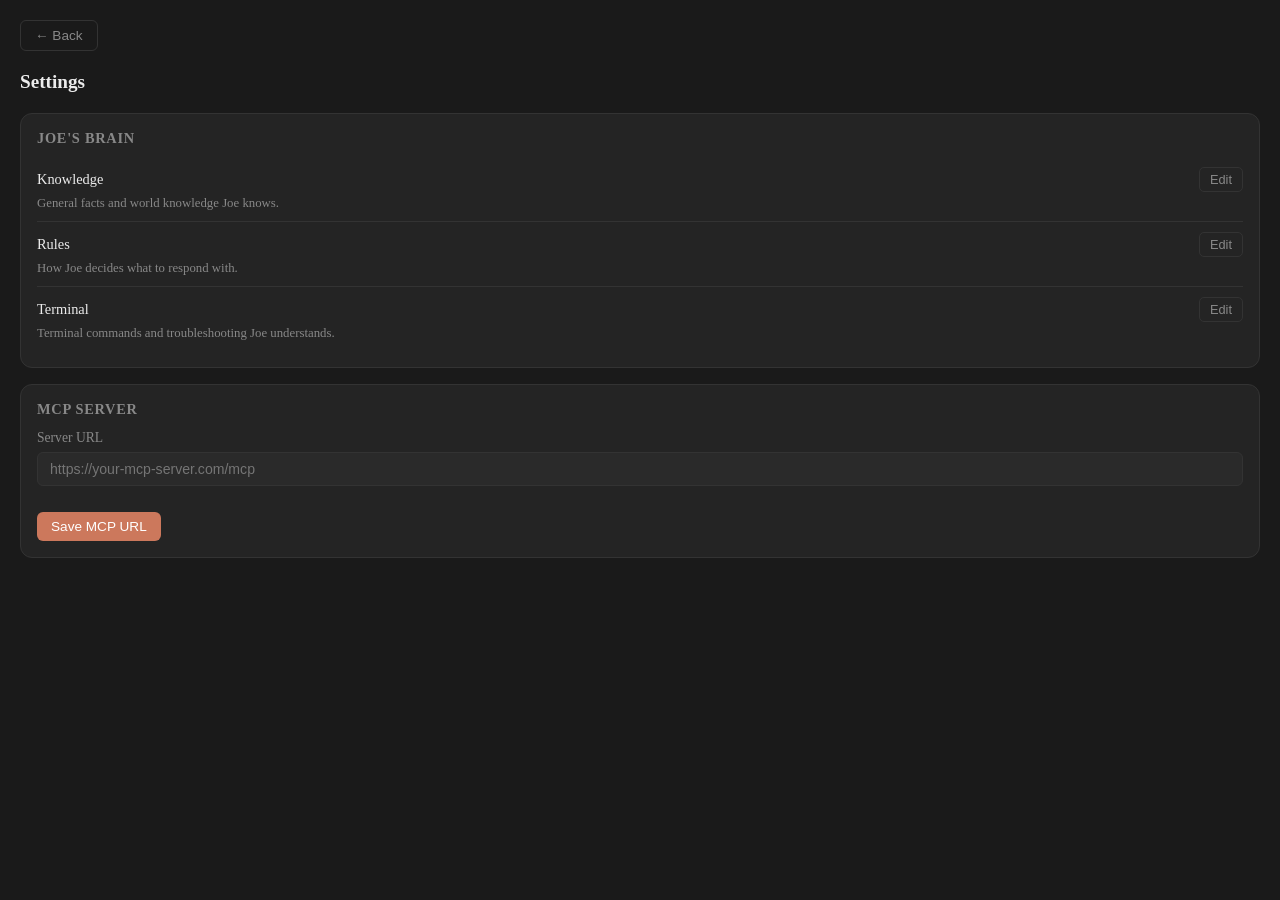
==== settings.html @ 25f89b19 "initial commit" ====
<!DOCTYPE html>
<html lang="en">
<head>
  <meta charset="UTF-8" />
  <meta name="viewport" content="width=device-width, initial-scale=1.0" />
  <title>Settings – Monkey Joe</title>
  <link rel="stylesheet" href="style.css" />
  <style>
    body { display: block; overflow: auto; padding: 20px; }
    .back-btn {
      background: none; border: 1px solid var(--border);
      color: var(--text-muted); padding: 7px 14px;
      border-radius: 6px; cursor: pointer; font-size: 0.85rem;
      margin-bottom: 20px;
    }
    h1 { font-size: 1.2rem; margin-bottom: 20px; }
    .section {
      background: var(--surface);
      border: 1px solid var(--border);
      border-radius: var(--radius);
      padding: 16px;
      margin-bottom: 16px;
    }
    .section h2 {
      font-size: 0.9rem;
      color: var(--text-muted);
      margin-bottom: 10px;
      text-transform: uppercase;
      letter-spacing: 0.05em;
    }
    .brain-part {
      padding: 10px 0;
      border-bottom: 1px solid var(--border);
    }
    .brain-part:last-child { border-bottom: none; }
    .brain-part-header {
      display: flex;
      justify-content: space-between;
      align-items: center;
    }
    .brain-part-name { font-size: 0.9rem; }
    .brain-part-summary { font-size: 0.8rem; color: var(--text-muted); margin-top: 4px; }
    .edit-btn {
      background: none; border: 1px solid var(--border);
      color: var(--text-muted); padding: 4px 10px;
      border-radius: 5px; cursor: pointer; font-size: 0.8rem;
    }
    .edit-btn:hover { border-color: var(--accent); color: var(--accent); }
    .edit-area {
      display: none;
      margin-top: 10px;
    }
    .edit-area textarea {
      width: 100%;
      background: var(--input-bg);
      border: 1px solid var(--border);
      border-radius: 6px;
      color: var(--text);
      padding: 10px;
      font-family: monospace;
      font-size: 0.82rem;
      resize: vertical;
      min-height: 160px;
    }
    .edit-area textarea:focus { outline: none; border-color: var(--accent); }
    .save-btn {
      margin-top: 8px;
      background: var(--accent);
      color: white;
      border: none;
      padding: 7px 14px;
      border-radius: 6px;
      cursor: pointer;
      font-size: 0.85rem;
    }
    .mcp-input {
      width: 100%;
      background: var(--input-bg);
      border: 1px solid var(--border);
      border-radius: 6px;
      color: var(--text);
      padding: 8px 12px;
      font-size: 0.88rem;
      margin-top: 6px;
    }
    .mcp-input:focus { outline: none; border-color: var(--accent); }
    label { font-size: 0.85rem; color: var(--text-muted); }
  </style>
</head>
<body>
  <button class="back-btn" onclick="location.href='index.html'">← Back</button>
  <h1>Settings</h1>

  <!-- Brain sections -->
  <div class="section">
    <h2>Joe's Brain</h2>
    <div id="brain-parts"></div>
  </div>

  <!-- MCP -->
  <div class="section">
    <h2>MCP Server</h2>
    <label for="mcp-url">Server URL</label>
    <input class="mcp-input" type="text" id="mcp-url" placeholder="https://your-mcp-server.com/mcp" />
    <br/><br/>
    <button class="save-btn" id="mcp-save">Save MCP URL</button>
  </div>

  <script src="js/storage.js"></script>
  <script src="js/brain.js"></script>
  <script>
    // Render brain parts
    const brainKeys = ['knowledge', 'rules', 'terminal'];
    const summaries = {
      knowledge: 'General facts and world knowledge Joe knows.',
      rules: 'How Joe decides what to respond with.',
      terminal: 'Terminal commands and troubleshooting Joe understands.'
    };
    const container = document.getElementById('brain-parts');
    brainKeys.forEach(key => {
      const data = Storage.getBrain(key);
      const div = document.createElement('div');
      div.className = 'brain-part';
      div.innerHTML = `
        <div class="brain-part-header">
          <span class="brain-part-name">${key.charAt(0).toUpperCase() + key.slice(1)}</span>
          <button class="edit-btn" data-key="${key}">Edit</button>
        </div>
        <div class="brain-part-summary">${summaries[key]}</div>
        <div class="edit-area" id="edit-${key}">
          <textarea id="ta-${key}">${JSON.stringify(data, null, 2)}</textarea>
          <button class="save-btn" data-save="${key}">Save</button>
        </div>
      `;
      container.appendChild(div);
    });

    document.querySelectorAll('.edit-btn').forEach(btn => {
      btn.addEventListener('click', () => {
        const key = btn.dataset.key;
        const area = document.getElementById('edit-' + key);
        area.style.display = area.style.display === 'block' ? 'none' : 'block';
        btn.textContent = area.style.display === 'block' ? 'Close' : 'Edit';
      });
    });

    document.querySelectorAll('[data-save]').forEach(btn => {
      btn.addEventListener('click', () => {
        const key = btn.dataset.save;
        try {
          const val = JSON.parse(document.getElementById('ta-' + key).value);
          Storage.setBrain(key, val);
          btn.textContent = 'Saved ✓';
          setTimeout(() => btn.textContent = 'Save', 1500);
        } catch(e) {
          alert('Invalid JSON: ' + e.message);
        }
      });
    });

    // MCP
    const mcpInput = document.getElementById('mcp-url');
    mcpInput.value = localStorage.getItem('mj_mcp_url') || '';
    document.getElementById('mcp-save').addEventListener('click', () => {
      localStorage.setItem('mj_mcp_url', mcpInput.value.trim());
      document.getElementById('mcp-save').textContent = 'Saved ✓';
      setTimeout(() => document.getElementById('mcp-save').textContent = 'Save MCP URL', 1500);
    });
  </script>
</body>
</html>
---- style.css ----
:root {
  --bg: #1a1a1a;
  --sidebar-bg: #111111;
  --surface: #242424;
  --border: #333;
  --text: #ececec;
  --text-muted: #888;
  --accent: #cc785c;
  --accent-light: #e8956d;
  --user-bubble: #2c2c2c;
  --joe-bubble: #1e1e1e;
  --input-bg: #2a2a2a;
  --radius: 12px;
  --sidebar-w: 240px;
}

* { box-sizing: border-box; margin: 0; padding: 0; }

body {
  font-family: 'Georgia', serif;
  background: var(--bg);
  color: var(--text);
  display: flex;
  height: 100vh;
  overflow: hidden;
}

/* Sidebar */
#sidebar {
  width: var(--sidebar-w);
  background: var(--sidebar-bg);
  display: flex;
  flex-direction: column;
  border-right: 1px solid var(--border);
  transition: transform 0.2s;
}
#sidebar.hidden { transform: translateX(calc(-1 * var(--sidebar-w))); }

#sidebar-header {
  display: flex;
  align-items: center;
  justify-content: space-between;
  padding: 16px 12px;
  border-bottom: 1px solid var(--border);
}
.logo { font-size: 1rem; font-weight: bold; }

#new-chat-btn {
  background: var(--accent);
  color: white;
  border: none;
  border-radius: 6px;
  width: 28px; height: 28px;
  font-size: 1.2rem;
  cursor: pointer;
  line-height: 1;
}

#chat-list {
  flex: 1;
  overflow-y: auto;
  padding: 8px 0;
}
.chat-item {
  padding: 10px 14px;
  cursor: pointer;
  font-size: 0.85rem;
  color: var(--text-muted);
  white-space: nowrap;
  overflow: hidden;
  text-overflow: ellipsis;
  border-radius: 6px;
  margin: 2px 6px;
}
.chat-item:hover, .chat-item.active {
  background: var(--surface);
  color: var(--text);
}

#sidebar-footer {
  padding: 12px;
  border-top: 1px solid var(--border);
}
#settings-btn {
  width: 100%;
  background: none;
  border: 1px solid var(--border);
  color: var(--text-muted);
  padding: 8px;
  border-radius: 6px;
  cursor: pointer;
  font-size: 0.85rem;
}
#settings-btn:hover { color: var(--text); border-color: var(--accent); }

/* Main */
#main {
  flex: 1;
  display: flex;
  flex-direction: column;
  overflow: hidden;
}

#topbar {
  display: flex;
  align-items: center;
  gap: 12px;
  padding: 12px 16px;
  border-bottom: 1px solid var(--border);
  background: var(--bg);
}
#sidebar-toggle {
  background: none;
  border: none;
  color: var(--text-muted);
  font-size: 1.2rem;
  cursor: pointer;
}
#chat-title {
  font-size: 0.9rem;
  color: var(--text-muted);
}

/* Messages */
#messages {
  flex: 1;
  overflow-y: auto;
  padding: 20px 16px;
  display: flex;
  flex-direction: column;
  gap: 16px;
}

.message {
  display: flex;
  gap: 10px;
  max-width: 720px;
  width: 100%;
}
.message.user { align-self: flex-end; flex-direction: row-reverse; }
.message.joe  { align-self: flex-start; }

.avatar {
  width: 32px; height: 32px;
  border-radius: 50%;
  display: flex; align-items: center; justify-content: center;
  font-size: 1rem;
  flex-shrink: 0;
}
.message.user .avatar { background: var(--accent); }
.message.joe  .avatar { background: var(--surface); }

.bubble {
  padding: 10px 14px;
  border-radius: var(--radius);
  font-size: 0.92rem;
  line-height: 1.6;
  max-width: calc(100% - 50px);
}
.message.user .bubble { background: var(--user-bubble); border-radius: var(--radius) 4px var(--radius) var(--radius); }
.message.joe  .bubble { background: var(--joe-bubble); border: 1px solid var(--border); border-radius: 4px var(--radius) var(--radius) var(--radius); }

.bubble pre {
  background: #111;
  padding: 10px;
  border-radius: 6px;
  overflow-x: auto;
  font-size: 0.82rem;
  margin-top: 8px;
}
.bubble code { font-family: monospace; }

/* Input area */
#input-area {
  display: flex;
  align-items: flex-end;
  gap: 8px;
  padding: 12px 16px;
  border-top: 1px solid var(--border);
  background: var(--bg);
}

#user-input {
  flex: 1;
  background: var(--input-bg);
  border: 1px solid var(--border);
  border-radius: var(--radius);
  color: var(--text);
  padding: 10px 14px;
  font-size: 0.92rem;
  font-family: inherit;
  resize: none;
  max-height: 120px;
  overflow-y: auto;
  line-height: 1.5;
}
#user-input:focus { outline: none; border-color: var(--accent); }

#send-btn, #attach-photo-btn, #draw-btn {
  background: none;
  border: none;
  color: var(--text-muted);
  font-size: 1.3rem;
  cursor: pointer;
  padding: 6px;
  border-radius: 6px;
  transition: color 0.15s;
}
#send-btn { color: var(--accent); font-size: 1.4rem; }
#send-btn:hover { color: var(--accent-light); }
#attach-photo-btn:hover, #draw-btn:hover { color: var(--text); }

/* Modals */
.modal {
  position: fixed; inset: 0;
  background: rgba(0,0,0,0.6);
  display: flex; align-items: center; justify-content: center;
  z-index: 100;
}
.modal.hidden { display: none; }

.modal-box {
  background: var(--surface);
  border: 1px solid var(--border);
  border-radius: var(--radius);
  padding: 20px;
  max-width: 360px;
  width: 90%;
  display: flex;
  flex-direction: column;
  gap: 12px;
}
.modal-box p { font-size: 0.9rem; color: var(--text-muted); }
.modal-box strong { color: var(--text); font-size: 0.95rem; }

.modal-actions {
  display: flex;
  gap: 8px;
  justify-content: flex-end;
}
.modal-actions button {
  padding: 7px 14px;
  border-radius: 6px;
  border: none;
  cursor: pointer;
  font-size: 0.85rem;
}
#search-allow, #draw-submit, #photo-submit {
  background: var(--accent);
  color: white;
}
#search-deny, #draw-cancel, #photo-cancel {
  background: var(--surface);
  color: var(--text-muted);
  border: 1px solid var(--border);
}
#draw-clear, #photo-clear {
  background: none;
  color: var(--text-muted);
  border: 1px solid var(--border);
}

canvas {
  border: 1px solid var(--border);
  border-radius: 6px;
  background: #1a1a1a;
  touch-action: none;
  cursor: crosshair;
  display: block;
  width: 100%;
}

textarea#photo-desc {
  background: var(--input-bg);
  border: 1px solid var(--border);
  border-radius: 6px;
  color: var(--text);
  padding: 8px;
  font-family: inherit;
  font-size: 0.85rem;
  resize: none;
}
textarea#photo-desc:focus { outline: none; border-color: var(--accent); }

/* Scrollbars */
::-webkit-scrollbar { width: 4px; }
::-webkit-scrollbar-track { background: transparent; }
::-webkit-scrollbar-thumb { background: var(--border); border-radius: 4px; }

/* Typing indicator */
.typing span {
  display: inline-block;
  width: 6px; height: 6px;
  background: var(--text-muted);
  border-radius: 50%;
  animation: blink 1.2s infinite;
  margin: 0 2px;
}
.typing span:nth-child(2) { animation-delay: 0.2s; }
.typing span:nth-child(3) { animation-delay: 0.4s; }
@keyframes blink {
  0%, 80%, 100% { opacity: 0.2; }
  40% { opacity: 1; }
}
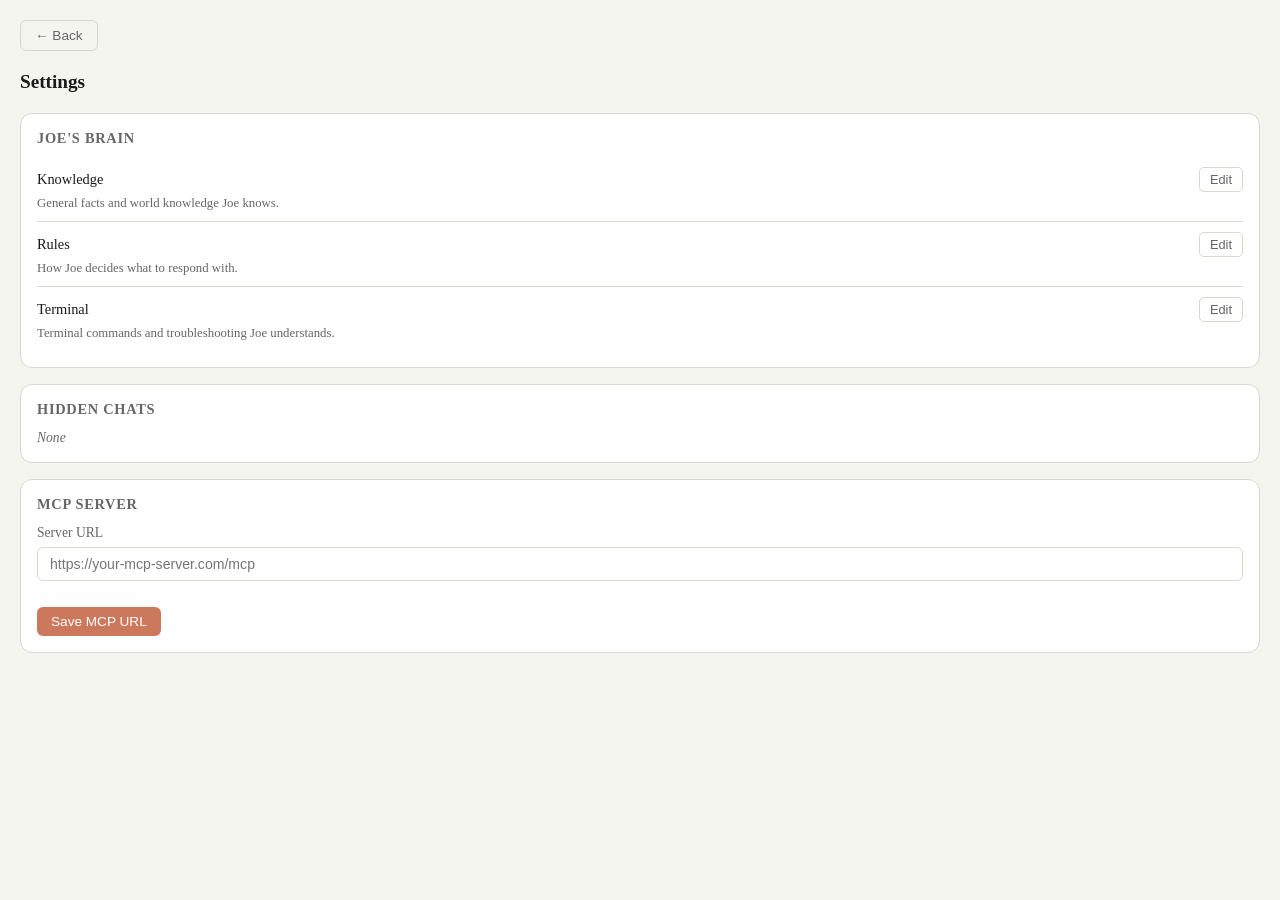
==== commit 44ac0d6d: "projects, hidden chats in settings" ====
--- a/settings.html
+++ b/settings.html
@@ -97,6 +97,12 @@
     <div id="brain-parts"></div>
   </div>
 
+  <!-- Hidden Chats -->
+  <div class="section">
+    <h2>Hidden Chats</h2>
+    <div id="hidden-chats-list"><em style="color:var(--text-muted);font-size:0.85rem">None</em></div>
+  </div>
+
   <!-- MCP -->
   <div class="section">
     <h2>MCP Server</h2>
@@ -158,6 +164,25 @@
       });
     });
 
+    // Hidden chats
+    const hiddenList = document.getElementById("hidden-chats-list");
+    const hidden = Chat.getHiddenChats();
+    if (hidden.length) {
+      hiddenList.innerHTML = "";
+      hidden.forEach(c => {
+        const row = document.createElement("div");
+        row.style.cssText = "display:flex;justify-content:space-between;align-items:center;padding:8px 0;border-bottom:1px solid var(--border)";
+        row.innerHTML = `<span style="font-size:0.88rem">${c.title}</span><button class="edit-btn" data-id="${c.id}">Restore</button>`;
+        row.querySelector("button").addEventListener("click", () => {
+          Chat.restoreChat(c.id);
+          row.remove();
+          if (!document.querySelectorAll("#hidden-chats-list [data-id]").length)
+            hiddenList.innerHTML = "<em style=\"color:var(--text-muted);font-size:0.85rem\">None</em>";
+        });
+        hiddenList.appendChild(row);
+      });
+    }
+
     // MCP
     const mcpInput = document.getElementById('mcp-url');
     mcpInput.value = localStorage.getItem('mj_mcp_url') || '';
--- a/style.css
+++ b/style.css
@@ -1,15 +1,15 @@
 :root {
-  --bg: #1a1a1a;
-  --sidebar-bg: #111111;
-  --surface: #242424;
-  --border: #333;
-  --text: #ececec;
-  --text-muted: #888;
+  --bg: #f5f5f0;
+  --sidebar-bg: #ebebе6;
+  --surface: #ffffff;
+  --border: #d8d8d0;
+  --text: #1a1a1a;
+  --text-muted: #666;
   --accent: #cc785c;
   --accent-light: #e8956d;
-  --user-bubble: #2c2c2c;
-  --joe-bubble: #1e1e1e;
-  --input-bg: #2a2a2a;
+  --user-bubble: #e8e8e2;
+  --joe-bubble: #ffffff;
+  --input-bg: #ffffff;
   --radius: 12px;
   --sidebar-w: 240px;
 }
@@ -22,6 +22,7 @@
   color: var(--text);
   display: flex;
   height: 100vh;
+  height: 100dvh;
   overflow: hidden;
 }
 
@@ -33,6 +34,8 @@
   flex-direction: column;
   border-right: 1px solid var(--border);
   transition: transform 0.2s;
+  height: 100%;
+  min-height: 0;
 }
 #sidebar.hidden { transform: translateX(calc(-1 * var(--sidebar-w))); }
 
@@ -66,16 +69,54 @@
   cursor: pointer;
   font-size: 0.85rem;
   color: var(--text-muted);
+  border-radius: 6px;
+  margin: 2px 6px;
+  display: flex;
+  align-items: center;
+  justify-content: space-between;
+  position: relative;
+}
+.chat-item-title {
   white-space: nowrap;
   overflow: hidden;
   text-overflow: ellipsis;
-  border-radius: 6px;
-  margin: 2px 6px;
+  flex: 1;
 }
 .chat-item:hover, .chat-item.active {
   background: var(--surface);
   color: var(--text);
 }
+.chat-menu-btn {
+  background: none;
+  border: none;
+  color: var(--text-muted);
+  font-size: 1rem;
+  cursor: pointer;
+  padding: 0 2px;
+  opacity: 0;
+  flex-shrink: 0;
+}
+.chat-item:hover .chat-menu-btn { opacity: 1; }
+
+.chat-menu-dropdown {
+  position: absolute;
+  right: 8px;
+  top: 100%;
+  background: var(--surface);
+  border: 1px solid var(--border);
+  border-radius: 8px;
+  box-shadow: 0 4px 16px rgba(0,0,0,0.12);
+  z-index: 200;
+  min-width: 140px;
+  overflow: hidden;
+}
+.menu-item {
+  padding: 9px 14px;
+  font-size: 0.85rem;
+  cursor: pointer;
+  color: var(--text);
+}
+.menu-item:hover { background: var(--bg); }
 
 #sidebar-footer {
   padding: 12px;
@@ -99,6 +140,8 @@
   display: flex;
   flex-direction: column;
   overflow: hidden;
+  height: 100%;
+  min-height: 0;
 }
 
 #topbar {
@@ -263,7 +306,7 @@
 canvas {
   border: 1px solid var(--border);
   border-radius: 6px;
-  background: #1a1a1a;
+  background: #f0f0f0;
   touch-action: none;
   cursor: crosshair;
   display: block;
@@ -302,3 +345,59 @@
   0%, 80%, 100% { opacity: 0.2; }
   40% { opacity: 1; }
 }
+
+/* Projects */
+.new-project-btn {
+  width: calc(100% - 12px);
+  margin: 6px 6px 2px;
+  background: none;
+  border: 1px dashed var(--border);
+  color: var(--text-muted);
+  padding: 7px 10px;
+  border-radius: 6px;
+  cursor: pointer;
+  font-size: 0.8rem;
+  text-align: left;
+}
+.new-project-btn:hover { border-color: var(--accent); color: var(--accent); }
+
+.project-wrap { margin: 2px 0; }
+
+.project-header {
+  display: flex;
+  align-items: center;
+  gap: 6px;
+  padding: 8px 14px 8px 10px;
+  cursor: pointer;
+  border-radius: 6px;
+  margin: 0 6px;
+  font-size: 0.85rem;
+  font-weight: 600;
+  color: var(--text);
+}
+.project-header:hover { background: var(--surface); }
+.project-arrow { font-size: 0.65rem; color: var(--text-muted); flex-shrink: 0; }
+.project-name { flex: 1; white-space: nowrap; overflow: hidden; text-overflow: ellipsis; }
+
+.project-new-chat-btn {
+  display: block;
+  margin: 1px 6px 1px 26px;
+  background: none;
+  border: none;
+  color: var(--text-muted);
+  font-size: 0.8rem;
+  padding: 5px 10px;
+  border-radius: 5px;
+  cursor: pointer;
+  text-align: left;
+  width: calc(100% - 32px);
+}
+.project-new-chat-btn:hover { background: var(--surface); color: var(--accent); }
+
+.chat-item.in-project { margin-left: 20px; width: calc(100% - 26px); }
+
+.sidebar-divider {
+  height: 1px;
+  background: var(--border);
+  margin: 6px 12px;
+}
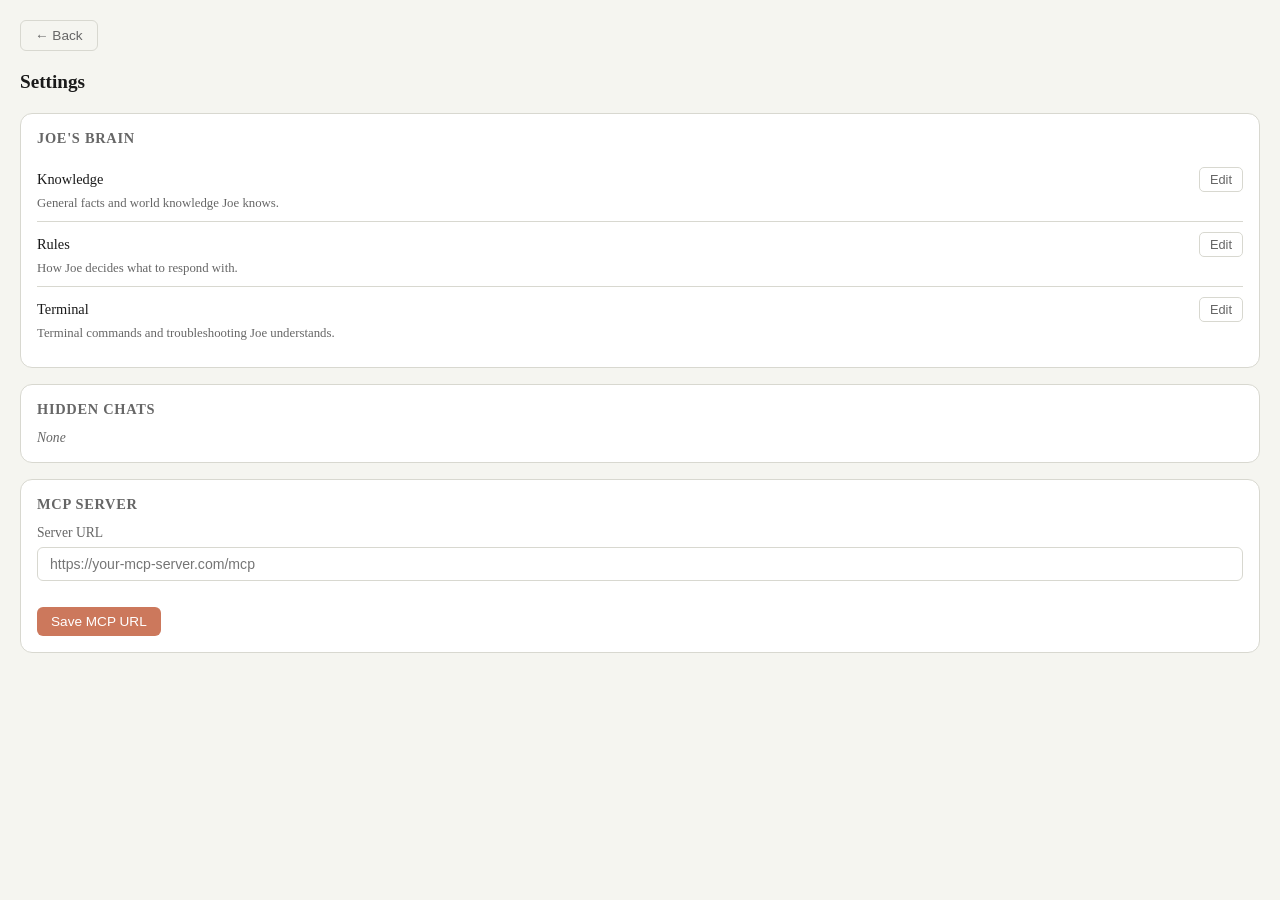
==== commit 7a3ad0cf: "Backside-first storage, localStorage fallback" ====
--- a/settings.html
+++ b/settings.html
@@ -112,7 +112,9 @@
     <button class="save-btn" id="mcp-save">Save MCP URL</button>
   </div>
 
+  <script src="../config.js"></script>
   <script src="js/storage.js"></script>
+  <script src="js/backside.js"></script>
   <script src="js/brain.js"></script>
   <script>
     // Render brain parts
@@ -185,9 +187,9 @@
 
     // MCP
     const mcpInput = document.getElementById('mcp-url');
-    mcpInput.value = localStorage.getItem('mj_mcp_url') || '';
+    mcpInput.value = Storage.getMcpUrl();
     document.getElementById('mcp-save').addEventListener('click', () => {
-      localStorage.setItem('mj_mcp_url', mcpInput.value.trim());
+      Storage.setMcpUrl(mcpInput.value.trim());
       document.getElementById('mcp-save').textContent = 'Saved ✓';
       setTimeout(() => document.getElementById('mcp-save').textContent = 'Save MCP URL', 1500);
     });
--- a/style.css
+++ b/style.css
@@ -1,3 +1,5 @@
+html, body { height: 100%; }
+
 :root {
   --bg: #f5f5f0;
   --sidebar-bg: #ebebе6;
@@ -21,8 +23,7 @@
   background: var(--bg);
   color: var(--text);
   display: flex;
-  height: 100vh;
-  height: 100dvh;
+  height: 100%;
   overflow: hidden;
 }
 
@@ -401,3 +402,91 @@
   background: var(--border);
   margin: 6px 12px;
 }
+
+/* File cards */
+.file-card {
+  display: flex;
+  align-items: center;
+  gap: 12px;
+  background: var(--bg);
+  border: 1px solid var(--border);
+  border-radius: 10px;
+  padding: 10px 14px;
+  margin-top: 4px;
+  min-width: 220px;
+}
+.file-card-icon { font-size: 1.6rem; }
+.file-card-info { display: flex; flex-direction: column; gap: 6px; }
+.file-card-name { font-size: 0.88rem; font-weight: 600; color: var(--text); }
+.file-card-actions { display: flex; gap: 6px; }
+.file-btn {
+  background: var(--surface);
+  border: 1px solid var(--border);
+  color: var(--text);
+  padding: 5px 10px;
+  border-radius: 6px;
+  cursor: pointer;
+  font-size: 0.78rem;
+}
+.file-btn:hover { border-color: var(--accent); color: var(--accent); }
+.file-btn-dl { background: var(--accent); color: white; border-color: var(--accent); }
+.file-btn-dl:hover { background: var(--accent-light); color: white; }
+
+/* File viewer */
+.viewer-box {
+  max-width: 90vw;
+  width: 90vw;
+  height: 85vh;
+  max-height: 85vh;
+  display: flex;
+  flex-direction: column;
+  gap: 0;
+  padding: 0;
+  overflow: hidden;
+}
+.viewer-header {
+  display: flex;
+  align-items: center;
+  justify-content: space-between;
+  padding: 12px 16px;
+  border-bottom: 1px solid var(--border);
+  font-size: 0.9rem;
+  font-weight: 600;
+  flex-shrink: 0;
+}
+.viewer-body {
+  flex: 1;
+  overflow: auto;
+  padding: 16px;
+  background: var(--bg);
+}
+
+/* Joeing indicator */
+.typing-joe {
+  display: flex;
+  align-items: center;
+  gap: 8px;
+  padding: 10px 14px;
+}
+.typing-emoji {
+  font-size: 1.3rem;
+  transition: opacity 0.15s;
+}
+.typing-label {
+  font-size: 0.85rem;
+  color: var(--text-muted);
+  font-style: italic;
+}
+
+#logout-btn {
+  width: 100%;
+  background: none;
+  border: 1px solid var(--border);
+  color: var(--text-muted);
+  padding: 8px;
+  border-radius: 6px;
+  cursor: pointer;
+  font-size: 0.85rem;
+  margin-top: 6px;
+}
+#logout-btn:hover { color: #c0392b; border-color: #c0392b; }
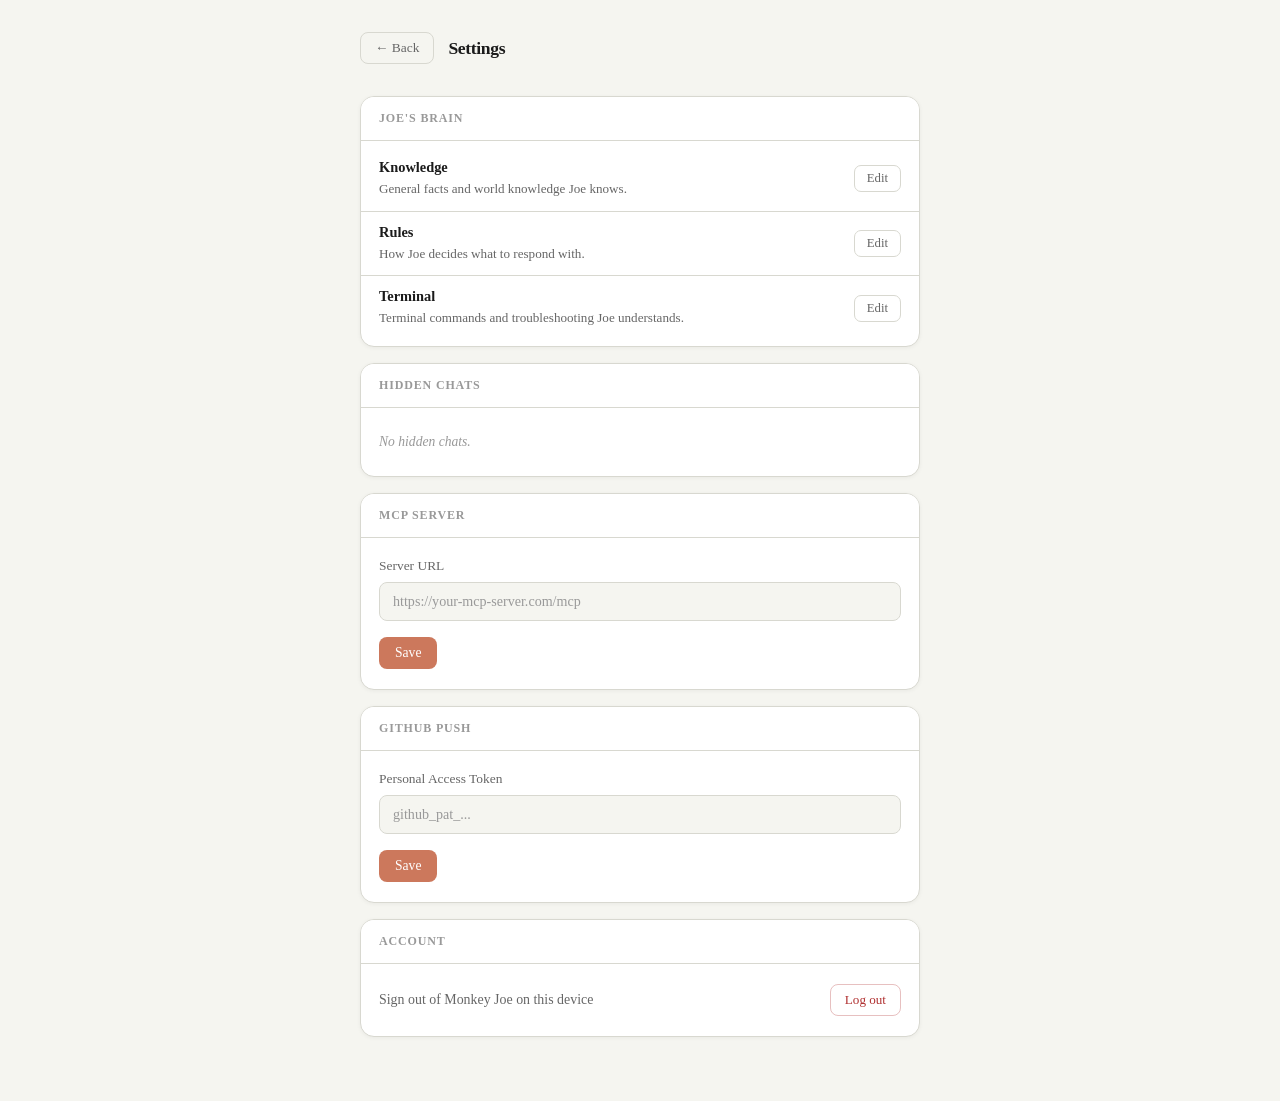
==== commit b00a74e3: "feat: GitHub token in settings" ====
--- a/settings.html
+++ b/settings.html
@@ -6,124 +6,312 @@
   <title>Settings – Monkey Joe</title>
   <link rel="stylesheet" href="style.css" />
   <style>
-    body { display: block; overflow: auto; padding: 20px; }
+    body {
+      display: block;
+      overflow-y: auto;
+      padding: 0;
+      background: var(--bg);
+      font-family: var(--font-body);
+    }
+
+    /* ── Page shell ── */
+    .settings-page {
+      max-width: 600px;
+      margin: 0 auto;
+      padding: 32px 20px 48px;
+    }
+
+    /* ── Top bar ── */
+    .settings-topbar {
+      display: flex;
+      align-items: center;
+      gap: 14px;
+      margin-bottom: 32px;
+    }
     .back-btn {
-      background: none; border: 1px solid var(--border);
-      color: var(--text-muted); padding: 7px 14px;
-      border-radius: 6px; cursor: pointer; font-size: 0.85rem;
-      margin-bottom: 20px;
-    }
-    h1 { font-size: 1.2rem; margin-bottom: 20px; }
+      background: none;
+      border: 1px solid var(--border);
+      color: var(--text-muted);
+      padding: 7px 14px;
+      border-radius: 8px;
+      cursor: pointer;
+      font-size: 0.84rem;
+      font-family: var(--font-body);
+      transition: all 0.13s;
+      display: flex; align-items: center; gap: 6px;
+    }
+    .back-btn:hover { color: var(--text); border-color: var(--accent); background: var(--accent-dim); }
+
+    .settings-title {
+      font-family: var(--font-ui);
+      font-size: 1.1rem;
+      font-weight: 700;
+      color: var(--text);
+      letter-spacing: -0.02em;
+    }
+
+    /* ── Section cards ── */
     .section {
       background: var(--surface);
       border: 1px solid var(--border);
-      border-radius: var(--radius);
-      padding: 16px;
+      border-radius: var(--radius-lg);
+      overflow: hidden;
       margin-bottom: 16px;
-    }
-    .section h2 {
-      font-size: 0.9rem;
-      color: var(--text-muted);
-      margin-bottom: 10px;
+      box-shadow: 0 1px 4px rgba(0,0,0,0.05);
+    }
+
+    .section-header {
+      padding: 14px 18px;
+      border-bottom: 1px solid var(--border);
+      background: var(--surface);
+    }
+    .section-header h2 {
+      font-family: var(--font-ui);
+      font-size: 0.75rem;
+      font-weight: 600;
+      color: var(--text-dim);
       text-transform: uppercase;
-      letter-spacing: 0.05em;
-    }
+      letter-spacing: 0.07em;
+    }
+
+    .section-body { padding: 6px 0; }
+
+    /* ── Brain parts ── */
     .brain-part {
-      padding: 10px 0;
+      padding: 12px 18px;
       border-bottom: 1px solid var(--border);
     }
     .brain-part:last-child { border-bottom: none; }
+
     .brain-part-header {
       display: flex;
       justify-content: space-between;
       align-items: center;
-    }
-    .brain-part-name { font-size: 0.9rem; }
-    .brain-part-summary { font-size: 0.8rem; color: var(--text-muted); margin-top: 4px; }
+      gap: 12px;
+    }
+    .brain-part-name {
+      font-family: var(--font-ui);
+      font-size: 0.9rem;
+      font-weight: 600;
+      color: var(--text);
+    }
+    .brain-part-summary {
+      font-size: 0.82rem;
+      color: var(--text-muted);
+      margin-top: 3px;
+      line-height: 1.5;
+    }
+
     .edit-btn {
-      background: none; border: 1px solid var(--border);
-      color: var(--text-muted); padding: 4px 10px;
-      border-radius: 5px; cursor: pointer; font-size: 0.8rem;
-    }
-    .edit-btn:hover { border-color: var(--accent); color: var(--accent); }
+      background: none;
+      border: 1px solid var(--border);
+      color: var(--text-muted);
+      padding: 5px 12px;
+      border-radius: 7px;
+      cursor: pointer;
+      font-size: 0.8rem;
+      font-family: var(--font-body);
+      white-space: nowrap;
+      flex-shrink: 0;
+      transition: all 0.13s;
+    }
+    .edit-btn:hover { border-color: var(--accent); color: var(--accent); background: var(--accent-dim); }
+
     .edit-area {
       display: none;
-      margin-top: 10px;
+      margin-top: 12px;
     }
     .edit-area textarea {
       width: 100%;
-      background: var(--input-bg);
-      border: 1px solid var(--border);
-      border-radius: 6px;
+      background: var(--bg);
+      border: 1.5px solid var(--border);
+      border-radius: 8px;
       color: var(--text);
-      padding: 10px;
-      font-family: monospace;
-      font-size: 0.82rem;
+      padding: 10px 12px;
+      font-family: 'Menlo', 'Consolas', monospace;
+      font-size: 0.8rem;
       resize: vertical;
       min-height: 160px;
+      transition: border-color 0.15s;
     }
     .edit-area textarea:focus { outline: none; border-color: var(--accent); }
+
     .save-btn {
       margin-top: 8px;
       background: var(--accent);
-      color: white;
-      border: none;
-      padding: 7px 14px;
-      border-radius: 6px;
-      cursor: pointer;
-      font-size: 0.85rem;
-    }
+      color: white; border: none;
+      padding: 8px 16px;
+      border-radius: 8px; cursor: pointer;
+      font-size: 0.85rem; font-family: var(--font-body);
+      font-weight: 500;
+      transition: background 0.13s;
+    }
+    .save-btn:hover { background: var(--accent-light); }
+
+    /* ── Settings rows (MCP etc) ── */
+    .settings-row {
+      padding: 14px 18px;
+      border-bottom: 1px solid var(--border);
+      display: flex;
+      flex-direction: column;
+      gap: 8px;
+    }
+    .settings-row:last-child { border-bottom: none; }
+
+    .settings-row label {
+      font-size: 0.84rem;
+      font-weight: 500;
+      color: var(--text-muted);
+      font-family: var(--font-body);
+    }
+
     .mcp-input {
       width: 100%;
-      background: var(--input-bg);
-      border: 1px solid var(--border);
-      border-radius: 6px;
+      background: var(--bg);
+      border: 1.5px solid var(--border);
+      border-radius: 8px;
       color: var(--text);
-      padding: 8px 12px;
+      padding: 10px 13px;
       font-size: 0.88rem;
-      margin-top: 6px;
-    }
-    .mcp-input:focus { outline: none; border-color: var(--accent); }
-    label { font-size: 0.85rem; color: var(--text-muted); }
+      font-family: var(--font-body);
+      transition: border-color 0.15s, box-shadow 0.15s;
+    }
+    .mcp-input:focus {
+      outline: none;
+      border-color: var(--accent);
+      box-shadow: 0 0 0 3px var(--accent-dim);
+    }
+    .mcp-input::placeholder { color: var(--text-dim); }
+
+    /* ── Hidden chats ── */
+    .hidden-chat-row {
+      display: flex;
+      justify-content: space-between;
+      align-items: center;
+      padding: 11px 18px;
+      border-bottom: 1px solid var(--border);
+      gap: 12px;
+    }
+    .hidden-chat-row:last-child { border-bottom: none; }
+    .hidden-chat-name {
+      font-size: 0.87rem;
+      color: var(--text);
+      flex: 1;
+      white-space: nowrap; overflow: hidden; text-overflow: ellipsis;
+    }
+
+    .empty-state {
+      padding: 20px 18px;
+      font-size: 0.85rem;
+      color: var(--text-dim);
+      font-style: italic;
+    }
+
+    /* ── Danger zone ── */
+    .danger-row {
+      padding: 14px 18px;
+      display: flex;
+      align-items: center;
+      justify-content: space-between;
+      gap: 12px;
+    }
+    .danger-label { font-size: 0.87rem; color: var(--text-muted); }
+    .danger-btn {
+      background: none;
+      border: 1px solid rgba(176,48,48,0.3);
+      color: #b03030;
+      padding: 7px 14px;
+      border-radius: 8px;
+      cursor: pointer;
+      font-size: 0.82rem;
+      font-family: var(--font-body);
+      transition: all 0.13s;
+      white-space: nowrap;
+    }
+    .danger-btn:hover { background: rgba(176,48,48,0.06); border-color: #b03030; }
   </style>
 </head>
 <body>
-  <button class="back-btn" onclick="location.href='index.html'">← Back</button>
-  <h1>Settings</h1>
-
-  <!-- Brain sections -->
-  <div class="section">
-    <h2>Joe's Brain</h2>
-    <div id="brain-parts"></div>
-  </div>
-
-  <!-- Hidden Chats -->
-  <div class="section">
-    <h2>Hidden Chats</h2>
-    <div id="hidden-chats-list"><em style="color:var(--text-muted);font-size:0.85rem">None</em></div>
-  </div>
-
-  <!-- MCP -->
-  <div class="section">
-    <h2>MCP Server</h2>
-    <label for="mcp-url">Server URL</label>
-    <input class="mcp-input" type="text" id="mcp-url" placeholder="https://your-mcp-server.com/mcp" />
-    <br/><br/>
-    <button class="save-btn" id="mcp-save">Save MCP URL</button>
-  </div>
+  <div class="settings-page">
+
+    <!-- Top bar -->
+    <div class="settings-topbar">
+      <button class="back-btn" onclick="location.href='index.html'">← Back</button>
+      <span class="settings-title">Settings</span>
+    </div>
+
+    <!-- Joe's Brain -->
+    <div class="section">
+      <div class="section-header"><h2>Joe's Brain</h2></div>
+      <div class="section-body">
+        <div id="brain-parts"></div>
+      </div>
+    </div>
+
+    <!-- Hidden Chats -->
+    <div class="section">
+      <div class="section-header"><h2>Hidden Chats</h2></div>
+      <div class="section-body">
+        <div id="hidden-chats-list">
+          <div class="empty-state">No hidden chats.</div>
+        </div>
+      </div>
+    </div>
+
+    <!-- MCP Server -->
+    <div class="section">
+      <div class="section-header"><h2>MCP Server</h2></div>
+      <div class="section-body">
+        <div class="settings-row">
+          <label for="mcp-url">Server URL</label>
+          <input class="mcp-input" type="text" id="mcp-url" placeholder="https://your-mcp-server.com/mcp" />
+          <div>
+            <button class="save-btn" id="mcp-save">Save</button>
+          </div>
+        </div>
+      </div>
+    </div>
+
+    <!-- GitHub -->
+    <div class="section">
+      <div class="section-header"><h2>GitHub Push</h2></div>
+      <div class="section-body">
+        <div class="settings-row">
+          <label for="github-token">Personal Access Token</label>
+          <input class="mcp-input" type="password" id="github-token" placeholder="github_pat_..." />
+          <div>
+            <button class="save-btn" id="github-token-save">Save</button>
+          </div>
+        </div>
+      </div>
+    </div>
+
+    <!-- Account -->
+    <div class="section">
+      <div class="section-header"><h2>Account</h2></div>
+      <div class="section-body">
+        <div class="danger-row">
+          <span class="danger-label">Sign out of Monkey Joe on this device</span>
+          <button class="danger-btn" onclick="sessionStorage.removeItem('mj_auth'); location.href='index.html';">Log out</button>
+        </div>
+      </div>
+    </div>
+
+  </div><!-- /.settings-page -->
 
   <script src="../config.js"></script>
   <script src="js/storage.js"></script>
   <script src="js/backside.js"></script>
   <script src="js/brain.js"></script>
   <script>
-    // Render brain parts
+    // ── Brain parts ──
     const brainKeys = ['knowledge', 'rules', 'terminal'];
     const summaries = {
       knowledge: 'General facts and world knowledge Joe knows.',
-      rules: 'How Joe decides what to respond with.',
-      terminal: 'Terminal commands and troubleshooting Joe understands.'
+      rules:     'How Joe decides what to respond with.',
+      terminal:  'Terminal commands and troubleshooting Joe understands.',
     };
+
     const container = document.getElementById('brain-parts');
     brainKeys.forEach(key => {
       const data = Storage.getBrain(key);
@@ -131,10 +319,12 @@
       div.className = 'brain-part';
       div.innerHTML = `
         <div class="brain-part-header">
-          <span class="brain-part-name">${key.charAt(0).toUpperCase() + key.slice(1)}</span>
+          <div>
+            <div class="brain-part-name">${key.charAt(0).toUpperCase() + key.slice(1)}</div>
+            <div class="brain-part-summary">${summaries[key]}</div>
+          </div>
           <button class="edit-btn" data-key="${key}">Edit</button>
         </div>
-        <div class="brain-part-summary">${summaries[key]}</div>
         <div class="edit-area" id="edit-${key}">
           <textarea id="ta-${key}">${JSON.stringify(data, null, 2)}</textarea>
           <button class="save-btn" data-save="${key}">Save</button>
@@ -147,8 +337,9 @@
       btn.addEventListener('click', () => {
         const key = btn.dataset.key;
         const area = document.getElementById('edit-' + key);
-        area.style.display = area.style.display === 'block' ? 'none' : 'block';
-        btn.textContent = area.style.display === 'block' ? 'Close' : 'Edit';
+        const open = area.style.display === 'block';
+        area.style.display = open ? 'none' : 'block';
+        btn.textContent = open ? 'Edit' : 'Close';
       });
     });
 
@@ -159,39 +350,53 @@
           const val = JSON.parse(document.getElementById('ta-' + key).value);
           Storage.setBrain(key, val);
           btn.textContent = 'Saved ✓';
-          setTimeout(() => btn.textContent = 'Save', 1500);
+          setTimeout(() => btn.textContent = 'Save', 1800);
         } catch(e) {
           alert('Invalid JSON: ' + e.message);
         }
       });
     });
 
-    // Hidden chats
-    const hiddenList = document.getElementById("hidden-chats-list");
+    // ── Hidden chats ──
+    const hiddenList = document.getElementById('hidden-chats-list');
     const hidden = Chat.getHiddenChats();
     if (hidden.length) {
-      hiddenList.innerHTML = "";
+      hiddenList.innerHTML = '';
       hidden.forEach(c => {
-        const row = document.createElement("div");
-        row.style.cssText = "display:flex;justify-content:space-between;align-items:center;padding:8px 0;border-bottom:1px solid var(--border)";
-        row.innerHTML = `<span style="font-size:0.88rem">${c.title}</span><button class="edit-btn" data-id="${c.id}">Restore</button>`;
-        row.querySelector("button").addEventListener("click", () => {
+        const row = document.createElement('div');
+        row.className = 'hidden-chat-row';
+        row.innerHTML = `
+          <span class="hidden-chat-name">${c.title}</span>
+          <button class="edit-btn" data-id="${c.id}">Restore</button>
+        `;
+        row.querySelector('button').addEventListener('click', () => {
           Chat.restoreChat(c.id);
           row.remove();
-          if (!document.querySelectorAll("#hidden-chats-list [data-id]").length)
-            hiddenList.innerHTML = "<em style=\"color:var(--text-muted);font-size:0.85rem\">None</em>";
+          if (!hiddenList.querySelectorAll('[data-id]').length)
+            hiddenList.innerHTML = '<div class="empty-state">No hidden chats.</div>';
         });
         hiddenList.appendChild(row);
       });
     }
 
-    // MCP
+    // ── MCP ──
     const mcpInput = document.getElementById('mcp-url');
     mcpInput.value = Storage.getMcpUrl();
     document.getElementById('mcp-save').addEventListener('click', () => {
       Storage.setMcpUrl(mcpInput.value.trim());
-      document.getElementById('mcp-save').textContent = 'Saved ✓';
-      setTimeout(() => document.getElementById('mcp-save').textContent = 'Save MCP URL', 1500);
+      const btn = document.getElementById('mcp-save');
+      btn.textContent = 'Saved ✓';
+      setTimeout(() => btn.textContent = 'Save', 1800);
+    });
+
+    // ── GitHub token ──
+    const ghInput = document.getElementById('github-token');
+    ghInput.value = localStorage.getItem('mj_github_token') || '';
+    document.getElementById('github-token-save').addEventListener('click', () => {
+      localStorage.setItem('mj_github_token', ghInput.value.trim());
+      const btn = document.getElementById('github-token-save');
+      btn.textContent = 'Saved ✓';
+      setTimeout(() => btn.textContent = 'Save', 1800);
     });
   </script>
 </body>
--- a/style.css
+++ b/style.css
@@ -7,13 +7,18 @@
   --border: #d8d8d0;
   --text: #1a1a1a;
   --text-muted: #666;
+  --text-dim: #999;
   --accent: #cc785c;
   --accent-light: #e8956d;
+  --accent-dim: rgba(204,120,92,0.1);
   --user-bubble: #e8e8e2;
   --joe-bubble: #ffffff;
   --input-bg: #ffffff;
   --radius: 12px;
+  --radius-lg: 14px;
   --sidebar-w: 240px;
+  --font-body: 'Georgia', serif;
+  --font-ui: 'Georgia', serif;
 }
 
 * { box-sizing: border-box; margin: 0; padding: 0; }
@@ -490,3 +495,208 @@
   margin-top: 6px;
 }
 #logout-btn:hover { color: #c0392b; border-color: #c0392b; }
+
+.speak-btn {
+  display: inline-block;
+  margin-top: 6px;
+  margin-left: 4px;
+  background: none;
+  border: none;
+  cursor: pointer;
+  font-size: 1rem;
+  opacity: 0.5;
+  padding: 0;
+  vertical-align: middle;
+}
+.speak-btn:hover { opacity: 1; }
+
+/* ── Sidebar nav button ── */
+#sidebar-nav {
+  padding: 6px 8px 2px;
+}
+.sidebar-nav-btn {
+  width: 100%;
+  background: none;
+  border: none;
+  color: var(--text-muted);
+  padding: 8px 10px;
+  border-radius: 6px;
+  cursor: pointer;
+  font-size: 0.85rem;
+  text-align: left;
+  font-family: inherit;
+}
+.sidebar-nav-btn:hover { background: var(--surface); color: var(--text); }
+.sidebar-nav-btn.active { background: var(--surface); color: var(--accent); font-weight: 600; }
+
+/* ── Projects panel ── */
+#projects-panel {
+  flex: 1;
+  display: flex;
+  flex-direction: column;
+  overflow: hidden;
+  height: 100%;
+  background: var(--bg);
+}
+#projects-panel.hidden { display: none; }
+
+#projects-topbar {
+  display: flex;
+  align-items: center;
+  gap: 12px;
+  padding: 12px 16px;
+  border-bottom: 1px solid var(--border);
+  background: var(--bg);
+}
+.projects-panel-title {
+  font-size: 1.1rem;
+  font-weight: 700;
+  color: var(--text);
+  flex: 1;
+}
+#new-project-panel-btn {
+  background: var(--accent);
+  color: white;
+  border: none;
+  border-radius: 8px;
+  padding: 7px 14px;
+  font-size: 0.83rem;
+  font-weight: 600;
+  cursor: pointer;
+  font-family: inherit;
+}
+#new-project-panel-btn:hover { background: var(--accent-light); }
+
+#projects-grid {
+  flex: 1;
+  overflow-y: auto;
+  padding: 24px;
+  display: grid;
+  grid-template-columns: repeat(auto-fill, minmax(220px, 1fr));
+  gap: 16px;
+  align-content: start;
+}
+
+.project-card {
+  background: var(--surface);
+  border: 1px solid var(--border);
+  border-radius: var(--radius);
+  padding: 18px 16px;
+  cursor: pointer;
+  transition: box-shadow 0.15s, border-color 0.15s;
+  display: flex;
+  flex-direction: column;
+  gap: 8px;
+  min-height: 100px;
+  position: relative;
+}
+.project-card:hover { border-color: var(--accent); box-shadow: 0 2px 12px rgba(0,0,0,0.08); }
+.project-card-name {
+  font-weight: 700;
+  font-size: 0.95rem;
+  color: var(--text);
+}
+.project-card-meta {
+  font-size: 0.78rem;
+  color: var(--text-muted);
+  margin-top: auto;
+}
+.project-card-menu {
+  position: absolute;
+  top: 10px; right: 10px;
+  background: none;
+  border: none;
+  color: var(--text-muted);
+  font-size: 1.1rem;
+  cursor: pointer;
+  padding: 2px 6px;
+  border-radius: 4px;
+  opacity: 0;
+}
+.project-card:hover .project-card-menu { opacity: 1; }
+.project-card-menu:hover { background: var(--bg); }
+
+/* ── Project page ── */
+#project-page {
+  flex: 1;
+  display: flex;
+  flex-direction: column;
+  overflow: hidden;
+  height: 100%;
+  background: var(--bg);
+}
+#project-page.hidden { display: none; }
+
+#project-page-topbar {
+  display: flex;
+  align-items: center;
+  gap: 12px;
+  padding: 12px 16px;
+  border-bottom: 1px solid var(--border);
+  background: var(--bg);
+  flex-shrink: 0;
+}
+.project-back-btn {
+  background: none;
+  border: none;
+  color: var(--text-muted);
+  font-size: 0.85rem;
+  cursor: pointer;
+  padding: 4px 0;
+  font-family: inherit;
+  white-space: nowrap;
+}
+.project-back-btn:hover { color: var(--accent); }
+#project-page-name {
+  font-size: 1.1rem;
+  font-weight: 700;
+  color: var(--text);
+}
+
+#project-page-body {
+  flex: 1;
+  overflow-y: auto;
+  padding: 16px 24px;
+  max-width: 760px;
+  width: 100%;
+  margin: 0 auto;
+}
+
+.project-chat-item {
+  background: var(--surface);
+  border: 1px solid var(--border);
+  border-radius: 10px;
+  padding: 14px 16px;
+  margin-bottom: 8px;
+  cursor: pointer;
+  transition: border-color 0.13s;
+  display: flex;
+  flex-direction: column;
+  gap: 4px;
+}
+.project-chat-item:hover { border-color: var(--accent); }
+.project-chat-item-title { font-size: 0.9rem; font-weight: 600; color: var(--text); }
+.project-chat-item-meta { font-size: 0.78rem; color: var(--text-muted); }
+
+.project-new-chat-card {
+  background: none;
+  border: 1.5px dashed var(--border);
+  border-radius: 10px;
+  padding: 14px 16px;
+  margin-bottom: 8px;
+  cursor: pointer;
+  color: var(--text-muted);
+  font-size: 0.88rem;
+  text-align: left;
+  width: 100%;
+  font-family: inherit;
+  transition: border-color 0.13s, color 0.13s;
+}
+.project-new-chat-card:hover { border-color: var(--accent); color: var(--accent); }
+
+/* Breadcrumb in topbar */
+#chat-title .breadcrumb-sep { color: var(--text-muted); margin: 0 6px; }
+#chat-title .breadcrumb-project { color: var(--text-muted); font-weight: 400; cursor: pointer; }
+#chat-title .breadcrumb-project:hover { color: var(--accent); }
+
+#main.hidden { display: none; }
